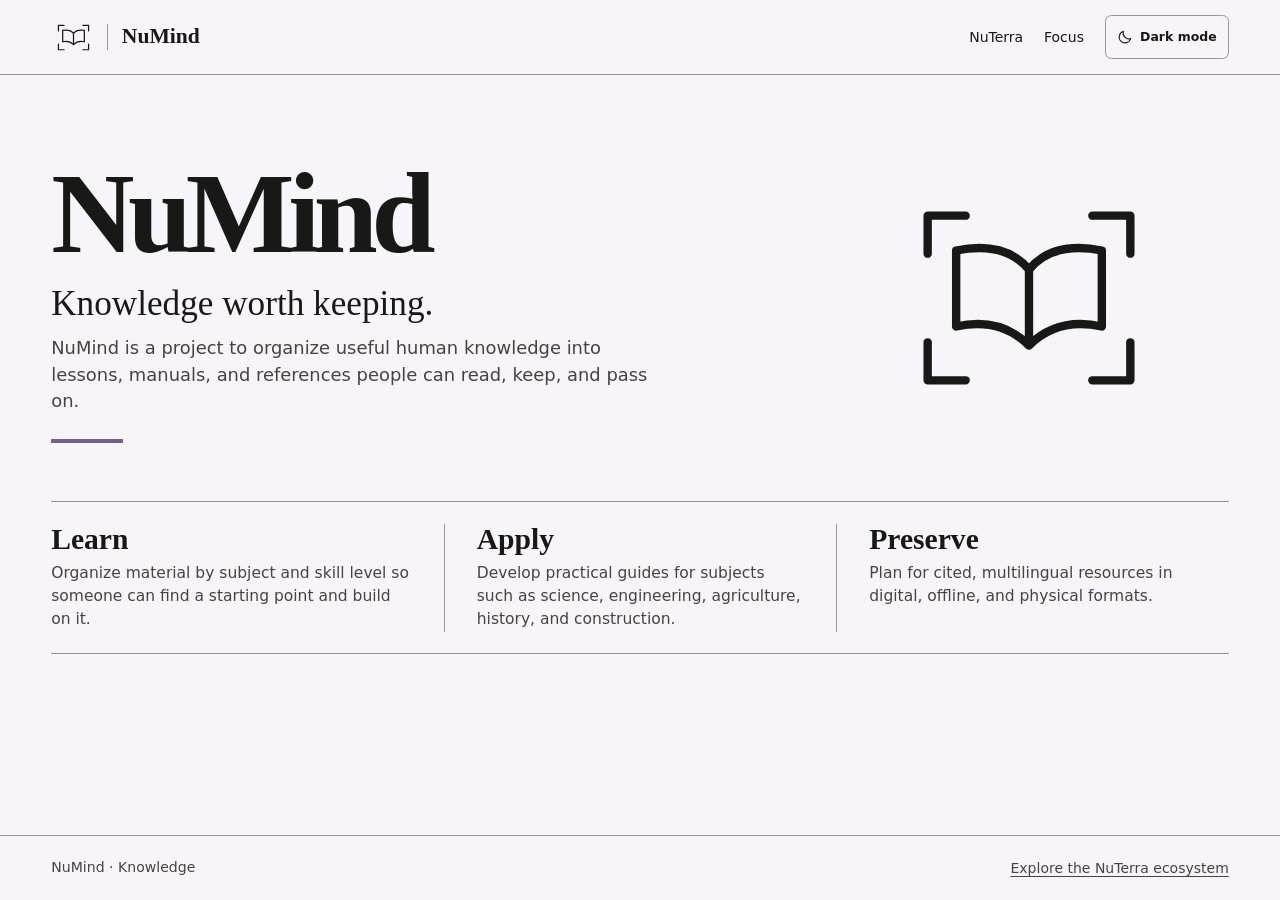
==== index.html @ 322587fe "Launch the Numind project site" ====
<!doctype html>
<html lang="en" class="numind">
<head>
  <meta charset="utf-8">
  <meta name="viewport" content="width=device-width, initial-scale=1">
  <title>NuMind | The NuTerra Project</title>
  <meta name="description" content="NuMind is a project to organize useful human knowledge into lessons, manuals, and references people can read, keep, and pass on.">
  <meta name="theme-color" content="#f7f5f9">
  <link rel="canonical" href="https://deusordo.github.io/Numind/">
  <link rel="icon" type="image/svg+xml" href="./favicon.svg">
  <meta property="og:type" content="website">
  <meta property="og:title" content="NuMind | The NuTerra Project">
  <meta property="og:description" content="NuMind is a project to organize useful human knowledge into lessons, manuals, and references people can read, keep, and pass on.">
  <meta property="og:url" content="https://deusordo.github.io/Numind/">
  <script src="./theme.js"></script>
  <link rel="stylesheet" href="./styles.css">
</head>
<body>
  <a class="skip" href="#content">Skip to content</a>
  <header class="site-header">
    <div class="wrap header-inner">
      <a class="identity" href="./"><span class="mark" aria-hidden="true"></span><span class="identity-name">NuMind</span></a>
      <nav class="header-links" aria-label="Main navigation">
        <a href="../NuTerra/">NuTerra</a>
        <a href="#focus">Focus</a>
        <button class="theme-toggle" data-theme-toggle type="button" hidden>
          <svg class="theme-sun" viewBox="0 0 24 24" aria-hidden="true"><circle cx="12" cy="12" r="4"/><path d="M12 2v2m0 16v2M2 12h2m16 0h2M4.93 4.93l1.41 1.41m11.32 11.32 1.41 1.41m0-14.14-1.41 1.41M6.34 17.66l-1.41 1.41"/></svg>
          <svg class="theme-moon" viewBox="0 0 24 24" aria-hidden="true"><path d="M20.5 14.4A8.7 8.7 0 0 1 9.6 3.5 8.8 8.8 0 1 0 20.5 14.4Z"/></svg>
          <span data-theme-label>Theme</span>
        </button>
      </nav>
    </div>
  </header>
  <main class="wrap" id="content" tabindex="-1">
    <section class="hero" aria-labelledby="title">
      <div class="hero-copy">
        <h1 id="title">NuMind</h1>
        <p class="tagline">Knowledge worth keeping.</p>
        <p class="summary">NuMind is a project to organize useful human knowledge into lessons, manuals, and references people can read, keep, and pass on.</p>
      </div>
      <span class="mark hero-mark" aria-hidden="true"></span>
    </section>
    <ul class="focus" id="focus" aria-label="Areas of focus">
        <li><h2>Learn</h2><p>Organize material by subject and skill level so someone can find a starting point and build on it.</p></li>
        <li><h2>Apply</h2><p>Develop practical guides for subjects such as science, engineering, agriculture, history, and construction.</p></li>
        <li><h2>Preserve</h2><p>Plan for cited, multilingual resources in digital, offline, and physical formats.</p></li>
    </ul>
  </main>
  <footer class="site-footer">
    <div class="wrap footer-inner">
      <p>NuMind · Knowledge</p>
      <a href="../NuTerra/#ecosystem">Explore the NuTerra ecosystem</a>
    </div>
  </footer>
</body>
</html>
---- styles.css ----
*, *::before, *::after { box-sizing: border-box; }
:root {
  color-scheme: light dark;
  --paper: light-dark(var(--day), var(--night));
  --ink: light-dark(#181817, #f4f3f0);
  --muted: light-dark(#444440, #c1c3c4);
  --rule: light-dark(#9b988d, #777a7b);
  --accent: light-dark(var(--accent-day), var(--accent-night));
  --theme-outline: var(--rule);
  --theme-hover: light-dark(#00000009, #ffffff12);
  --serif: Georgia, 'Times New Roman', serif;
  --sans: system-ui, -apple-system, sans-serif;
  --heading: var(--serif);
  --copy: var(--serif);
  background: var(--paper);
  color: var(--ink);
  font: 1rem/1.5 var(--sans);
}
:root[data-theme="light"] { color-scheme: light; }
:root[data-theme="dark"] { color-scheme: dark; }
:root.vatra { --day: #f7f2e9; --night: #191613; --accent-day: #716939; --accent-night: #b6a873; }
:root.numind { --day: #f7f5f9; --night: #19171f; --accent-day: #75608e; --accent-night: #bda9d1; }
:root.vio { --day: #f3f6f7; --night: #121419; --accent-day: #42647b; --accent-night: #a0b9cb; --heading: var(--sans); --copy: var(--sans); }
body { display: flex; flex-direction: column; min-height: 100svh; margin: 0; }
.wrap { width: min(100% - clamp(2rem, 8vw, 8rem), 75rem); margin-inline: auto; }
a { color: inherit; text-underline-offset: .24em; }
a:focus-visible { outline: 2px solid currentColor; outline-offset: 4px; }
.skip { position: absolute; z-index: 1; inset: .5rem auto auto 1rem; padding: .65rem; background: var(--paper); transform: translateY(-160%); }
.skip:focus { transform: none; }
.site-header { border-bottom: 1px solid var(--rule); }
.header-inner, .footer-inner { display: flex; justify-content: space-between; align-items: center; flex-wrap: wrap; gap: .6rem 1.25rem; }
.header-inner { min-height: 4.65rem; padding-block: .4rem; }
.identity { display: inline-flex; align-items: center; gap: .7rem; width: fit-content; font: 650 1.35rem/1.2 var(--heading); text-decoration: none; }
.mark { display: block; flex: none; background: currentColor; mask: url('./mark.svg') center / contain no-repeat; }
.identity .mark { width: 2.8rem; height: 2.8rem; }
.identity-name { border-inline-start: 1px solid var(--rule); padding-inline-start: .85rem; }
.header-links { display: flex; align-items: center; flex-wrap: wrap; gap: .25rem 1.3rem; }
.header-links a, .footer-inner a { display: inline-flex; align-items: center; min-height: 2.75rem; font-size: .875rem; }
.header-links a { text-decoration: none; }
.header-links a:hover { text-decoration: underline; }
main { flex: 1; }
.hero { display: grid; grid-template-columns: minmax(0, 1fr) minmax(12rem, .56fr); align-items: center; gap: clamp(2rem, 5vw, 6rem); padding-block: clamp(2.2rem, 5.5vw, 6rem) clamp(1.9rem, 4vw, 4rem); }
h1, h2 { margin: 0; font-family: var(--heading); line-height: 1.05; }
h1 { font-size: clamp(3.9rem, 9vw, 8rem); font-weight: 600; letter-spacing: -.055em; }
.vio h1 { font-weight: 750; }
.tagline { margin: .55rem 0 .65rem; font: 500 clamp(1.45rem, 3vw, 2.2rem)/1.18 var(--copy); text-wrap: balance; }
.summary { max-width: 38rem; margin: 0; color: var(--muted); font-size: clamp(.98rem, 1.4vw, 1.125rem); }
.hero-copy::after { content: ''; display: block; width: 4.5rem; height: .25rem; margin-top: 1.45rem; background: var(--accent); }
.hero-mark { width: min(100%, 21rem); aspect-ratio: 1; margin-inline: auto; }
.numind .hero-mark { width: min(100%, 19rem); }
.focus { display: grid; grid-template-columns: repeat(3, minmax(0, 1fr)); margin: 0 0 clamp(2rem, 5vw, 4rem); padding: 1.35rem 0; border-block: 1px solid var(--rule); list-style: none; }
.focus li { padding-inline: clamp(.8rem, 2.5vw, 2rem); }
.focus li:first-child { padding-inline-start: 0; }
.focus li + li { border-inline-start: 1px solid var(--rule); }
.focus h2 { font-size: clamp(1.3rem, 2.5vw, 1.85rem); font-weight: 650; }
.focus p { margin: .45rem 0 0; color: var(--muted); font-size: .97rem; }
.site-footer { border-top: 1px solid var(--rule); color: var(--muted); }
.footer-inner { min-height: 4rem; }
.footer-inner p { font-size: .88rem; }
@media (max-width: 620px) {
  .header-inner { gap: 0; }
  .identity { min-height: 2.75rem; }
  .header-links { gap: .2rem 1rem; }
  .header-links a { min-height: 2.4rem; }
  .hero { grid-template-columns: minmax(0, 1fr); gap: .35rem; }
  .hero-mark, .numind .hero-mark { width: min(58%, 12rem); }
  .focus { grid-template-columns: minmax(0, 1fr); padding: 0; }
  .focus li { padding: .95rem 0; }
  .focus li + li { border-inline-start: 0; border-top: 1px solid var(--rule); }
}

.theme-toggle {
  display: inline-flex;
  align-items: center;
  justify-content: center;
  gap: .45rem;
  flex: none;
  min-height: 2.75rem;
  padding: .35rem .7rem;
  border: 1px solid var(--theme-outline);
  border-radius: .4rem;
  color: inherit;
  background: transparent;
  font: 600 .78rem/1.2 system-ui, sans-serif;
  white-space: nowrap;
  cursor: pointer;
}
.theme-toggle[hidden], .theme-sun, :root[data-theme="dark"] .theme-moon { display: none; }
:root[data-theme="dark"] .theme-sun { display: block; }
.theme-toggle svg { width: 1rem; height: 1rem; fill: none; stroke: currentColor; stroke-width: 1.55; stroke-linecap: round; stroke-linejoin: round; }
.theme-toggle:hover { background: var(--theme-hover); }
.theme-toggle:focus-visible { outline: 2px solid currentColor; outline-offset: 3px; }
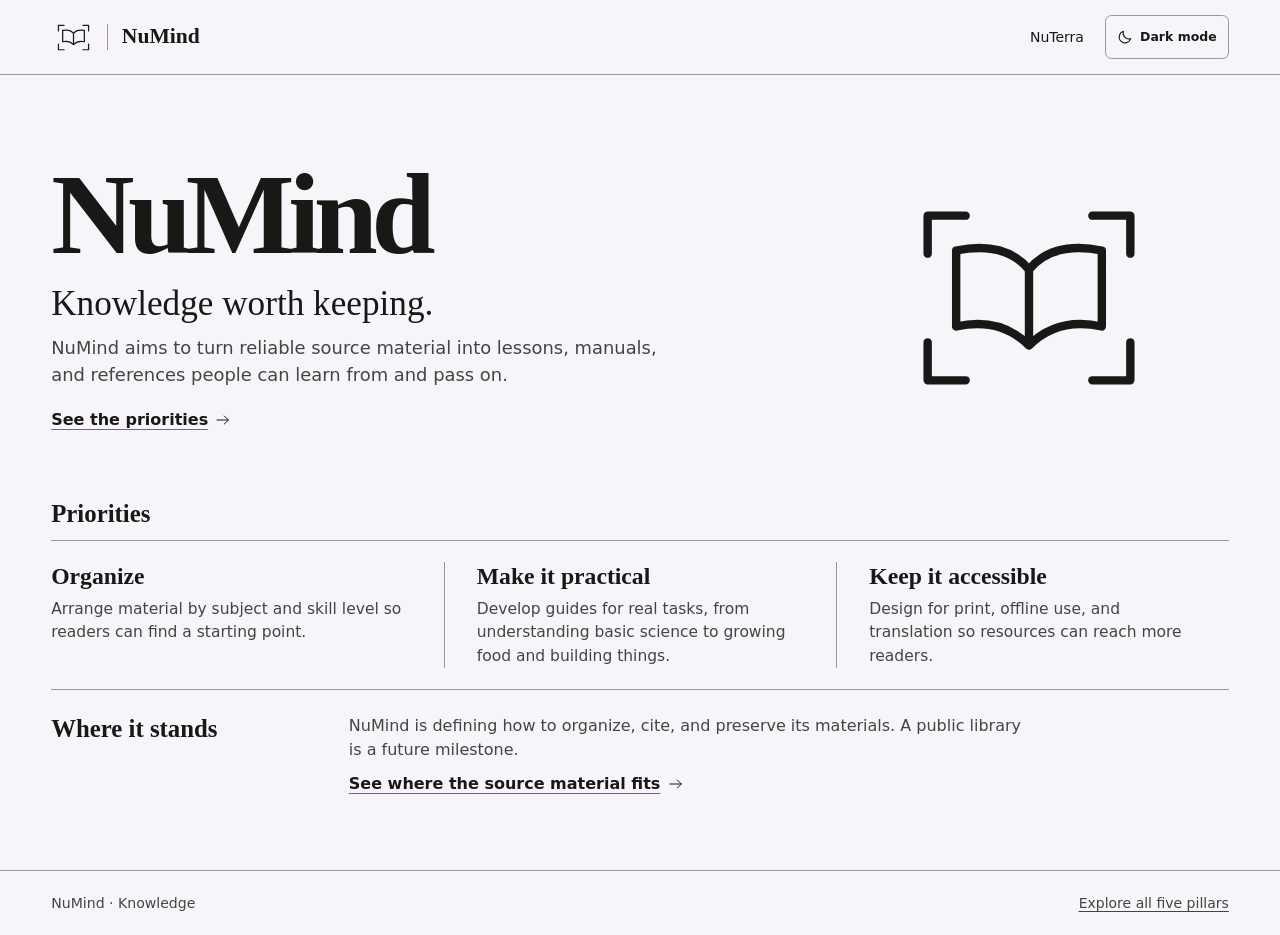
==== commit b80d4365: "Clarify the NuMind priorities and public library plan" ====
--- a/index.html
+++ b/index.html
@@ -4,16 +4,16 @@
   <meta charset="utf-8">
   <meta name="viewport" content="width=device-width, initial-scale=1">
   <title>NuMind | The NuTerra Project</title>
-  <meta name="description" content="NuMind is a project to organize useful human knowledge into lessons, manuals, and references people can read, keep, and pass on.">
+  <meta name="description" content="NuMind aims to turn reliable source material into lessons, manuals, and references people can learn from and pass on.">
   <meta name="theme-color" content="#f7f5f9">
   <link rel="canonical" href="https://deusordo.github.io/Numind/">
   <link rel="icon" type="image/svg+xml" href="./favicon.svg">
   <meta property="og:type" content="website">
   <meta property="og:title" content="NuMind | The NuTerra Project">
-  <meta property="og:description" content="NuMind is a project to organize useful human knowledge into lessons, manuals, and references people can read, keep, and pass on.">
+  <meta property="og:description" content="NuMind aims to turn reliable source material into lessons, manuals, and references people can learn from and pass on.">
   <meta property="og:url" content="https://deusordo.github.io/Numind/">
   <script src="./theme.js"></script>
-  <link rel="stylesheet" href="./styles.css">
+  <link rel="stylesheet" href="./styles.css?v=20261123editorial">
 </head>
 <body>
   <a class="skip" href="#content">Skip to content</a>
@@ -22,7 +22,6 @@
       <a class="identity" href="./"><span class="mark" aria-hidden="true"></span><span class="identity-name">NuMind</span></a>
       <nav class="header-links" aria-label="Main navigation">
         <a href="../NuTerra/">NuTerra</a>
-        <a href="#focus">Focus</a>
         <button class="theme-toggle" data-theme-toggle type="button" hidden>
           <svg class="theme-sun" viewBox="0 0 24 24" aria-hidden="true"><circle cx="12" cy="12" r="4"/><path d="M12 2v2m0 16v2M2 12h2m16 0h2M4.93 4.93l1.41 1.41m11.32 11.32 1.41 1.41m0-14.14-1.41 1.41M6.34 17.66l-1.41 1.41"/></svg>
           <svg class="theme-moon" viewBox="0 0 24 24" aria-hidden="true"><path d="M20.5 14.4A8.7 8.7 0 0 1 9.6 3.5 8.8 8.8 0 1 0 20.5 14.4Z"/></svg>
@@ -36,20 +35,31 @@
       <div class="hero-copy">
         <h1 id="title">NuMind</h1>
         <p class="tagline">Knowledge worth keeping.</p>
-        <p class="summary">NuMind is a project to organize useful human knowledge into lessons, manuals, and references people can read, keep, and pass on.</p>
+        <p class="summary">NuMind aims to turn reliable source material into lessons, manuals, and references people can learn from and pass on.</p>
+        <a class="work-link" href="#focus">See the priorities <svg viewBox="0 0 24 24" aria-hidden="true"><path d="M3 12h17m-6-6 6 6-6 6"/></svg></a>
       </div>
       <span class="mark hero-mark" aria-hidden="true"></span>
     </section>
-    <ul class="focus" id="focus" aria-label="Areas of focus">
-        <li><h2>Learn</h2><p>Organize material by subject and skill level so someone can find a starting point and build on it.</p></li>
-        <li><h2>Apply</h2><p>Develop practical guides for subjects such as science, engineering, agriculture, history, and construction.</p></li>
-        <li><h2>Preserve</h2><p>Plan for cited, multilingual resources in digital, offline, and physical formats.</p></li>
-    </ul>
+    <section id="focus" aria-labelledby="focus-heading">
+      <h2 class="section-title" id="focus-heading">Priorities</h2>
+      <ul class="focus">
+      <li><h3>Organize</h3><p>Arrange material by subject and skill level so readers can find a starting point.</p></li>
+      <li><h3>Make it practical</h3><p>Develop guides for real tasks, from understanding basic science to growing food and building things.</p></li>
+      <li><h3>Keep it accessible</h3><p>Design for print, offline use, and translation so resources can reach more readers.</p></li>
+      </ul>
+    </section>
+    <section class="project-status" aria-labelledby="status-heading">
+      <h2 class="section-title" id="status-heading">Where it stands</h2>
+      <div>
+        <p>NuMind is defining how to organize, cite, and preserve its materials. A public library is a future milestone.</p>
+        <a class="work-link" href="../NuTerra/ecosystem.html#source">See where the source material fits <svg viewBox="0 0 24 24" aria-hidden="true"><path d="M3 12h17m-6-6 6 6-6 6"/></svg></a>
+      </div>
+    </section>
   </main>
   <footer class="site-footer">
     <div class="wrap footer-inner">
       <p>NuMind · Knowledge</p>
-      <a href="../NuTerra/#ecosystem">Explore the NuTerra ecosystem</a>
+      <a href="../NuTerra/#ecosystem">Explore all five pillars</a>
     </div>
   </footer>
 </body>
--- a/styles.css
+++ b/styles.css
@@ -45,14 +45,12 @@
 .vio h1 { font-weight: 750; }
 .tagline { margin: .55rem 0 .65rem; font: 500 clamp(1.45rem, 3vw, 2.2rem)/1.18 var(--copy); text-wrap: balance; }
 .summary { max-width: 38rem; margin: 0; color: var(--muted); font-size: clamp(.98rem, 1.4vw, 1.125rem); }
-.hero-copy::after { content: ''; display: block; width: 4.5rem; height: .25rem; margin-top: 1.45rem; background: var(--accent); }
 .hero-mark { width: min(100%, 21rem); aspect-ratio: 1; margin-inline: auto; }
 .numind .hero-mark { width: min(100%, 19rem); }
 .focus { display: grid; grid-template-columns: repeat(3, minmax(0, 1fr)); margin: 0 0 clamp(2rem, 5vw, 4rem); padding: 1.35rem 0; border-block: 1px solid var(--rule); list-style: none; }
 .focus li { padding-inline: clamp(.8rem, 2.5vw, 2rem); }
 .focus li:first-child { padding-inline-start: 0; }
 .focus li + li { border-inline-start: 1px solid var(--rule); }
-.focus h2 { font-size: clamp(1.3rem, 2.5vw, 1.85rem); font-weight: 650; }
 .focus p { margin: .45rem 0 0; color: var(--muted); font-size: .97rem; }
 .site-footer { border-top: 1px solid var(--rule); color: var(--muted); }
 .footer-inner { min-height: 4rem; }
@@ -90,3 +88,22 @@
 .theme-toggle svg { width: 1rem; height: 1rem; fill: none; stroke: currentColor; stroke-width: 1.55; stroke-linecap: round; stroke-linejoin: round; }
 .theme-toggle:hover { background: var(--theme-hover); }
 .theme-toggle:focus-visible { outline: 2px solid currentColor; outline-offset: 3px; }
+
+.work-link { display: inline-flex; align-items: center; gap: .45rem; min-height: 2.75rem; font-weight: 650; width: fit-content; text-decoration-color: var(--accent); }
+.work-link svg { width: 1rem; height: 1rem; flex: none; fill: none; stroke: currentColor; stroke-width: 1.5; stroke-linecap: round; stroke-linejoin: round; }
+.work-link:hover { text-decoration-color: currentColor; }
+.hero .work-link { margin-block-start: .55rem; }
+.section-title { margin-block-end: .8rem; font-size: clamp(1.25rem, 2.3vw, 1.55rem); font-weight: 650; }
+.focus { margin-block-end: 0; }
+.focus h3 { margin: 0; font: 650 clamp(1.15rem, 2vw, 1.48rem)/1.2 var(--heading); }
+.project-status { display: grid; grid-template-columns: minmax(0, .32fr) minmax(0, 1fr); gap: 1rem; margin-block: 1.5rem clamp(2rem, 5vw, 4rem); }
+.project-status p { max-width: 43rem; margin: 0; color: var(--muted); }
+.project-status .section-title { margin: .12rem 0 0; }
+@media (max-width: 620px) {
+  .header-inner { gap: .25rem .65rem; }
+  .header-links { gap: .2rem .65rem; }
+  .hero { position: relative; padding-block: 1.8rem 1.65rem; }
+  .hero h1 { padding-inline-end: 4.5rem; font-size: clamp(3rem, 12.2vw, 4.35rem); }
+  .hero-mark, .numind .hero-mark { position: absolute; inset: 1.45rem 0 auto auto; width: clamp(3.8rem, 16vw, 5rem); }
+  .project-status { grid-template-columns: minmax(0, 1fr); gap: .45rem; }
+}
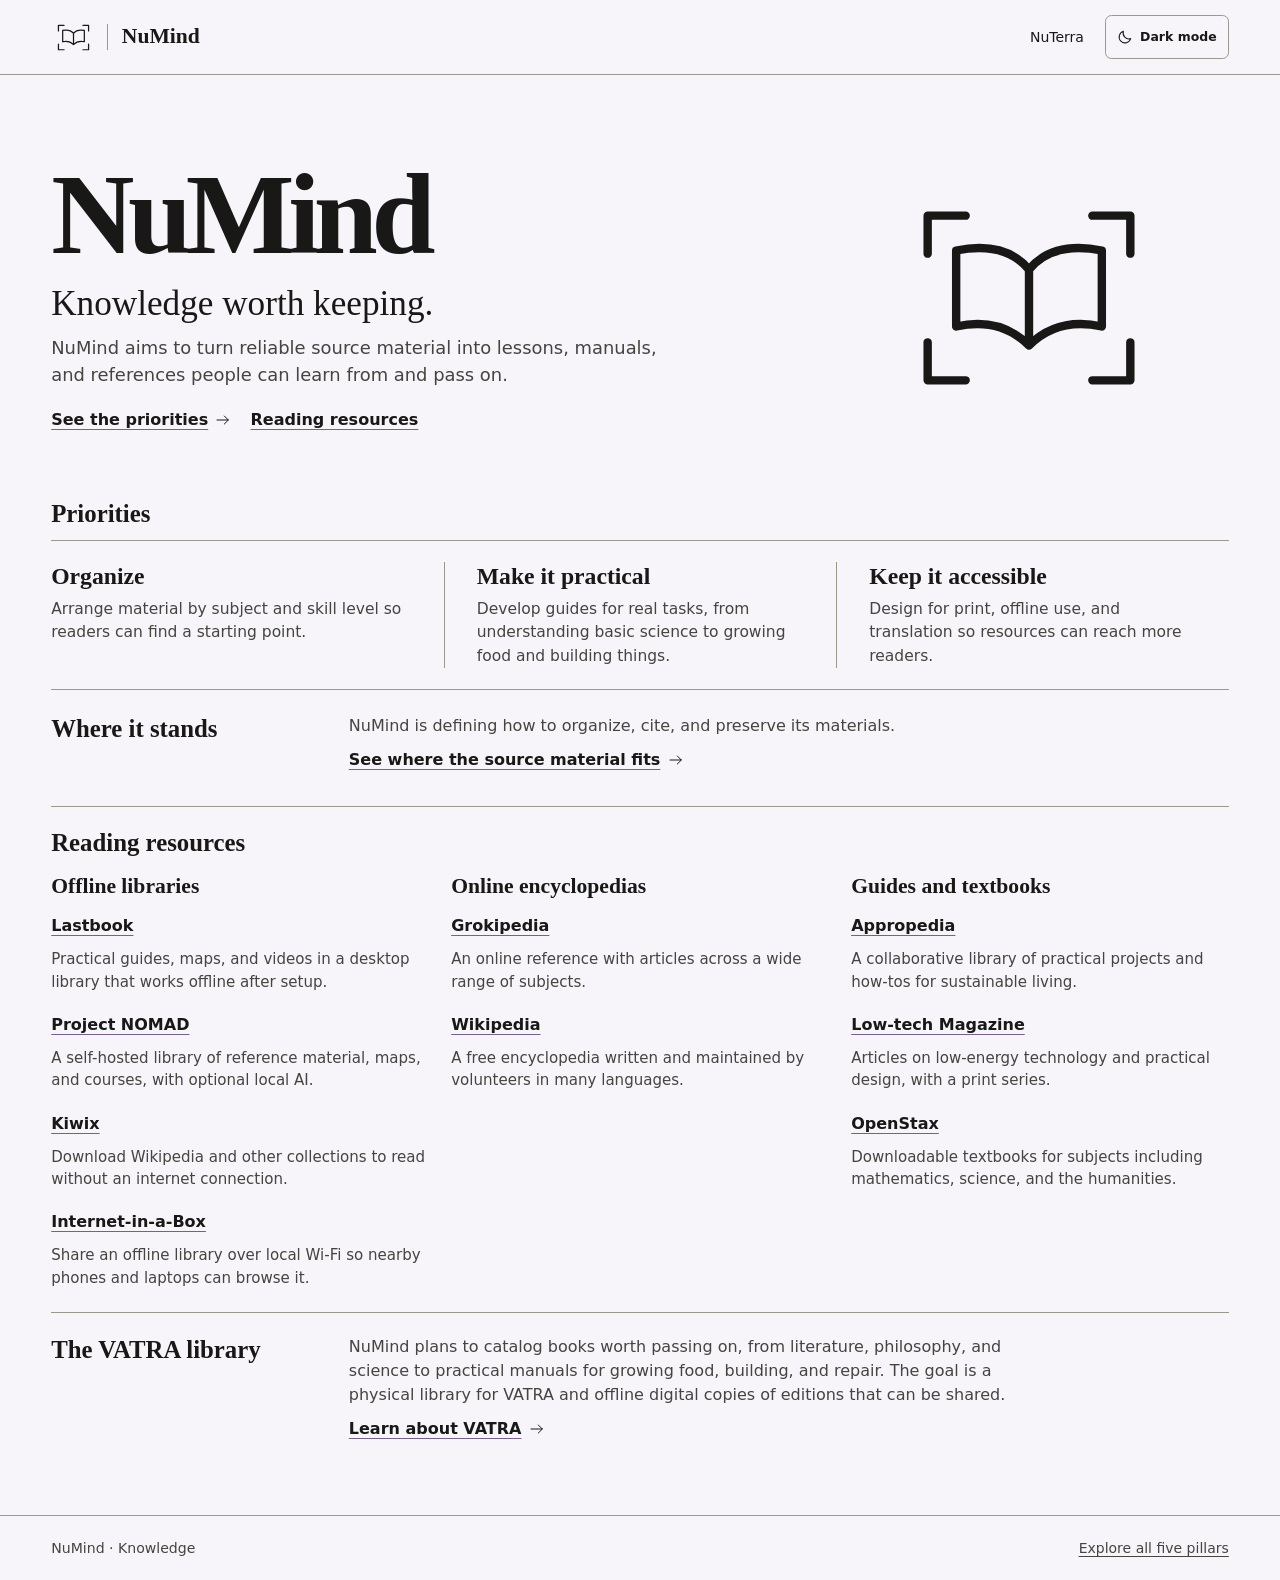
==== commit 057ebf8d: "Add reading resources and the VATRA library plan" ====
--- a/index.html
+++ b/index.html
@@ -13,7 +13,7 @@
   <meta property="og:description" content="NuMind aims to turn reliable source material into lessons, manuals, and references people can learn from and pass on.">
   <meta property="og:url" content="https://deusordo.github.io/Numind/">
   <script src="./theme.js"></script>
-  <link rel="stylesheet" href="./styles.css?v=20261123editorial">
+  <link rel="stylesheet" href="./styles.css?v=20261123resources">
 </head>
 <body>
   <a class="skip" href="#content">Skip to content</a>
@@ -36,7 +36,10 @@
         <h1 id="title">NuMind</h1>
         <p class="tagline">Knowledge worth keeping.</p>
         <p class="summary">NuMind aims to turn reliable source material into lessons, manuals, and references people can learn from and pass on.</p>
-        <a class="work-link" href="#focus">See the priorities <svg viewBox="0 0 24 24" aria-hidden="true"><path d="M3 12h17m-6-6 6 6-6 6"/></svg></a>
+        <div class="hero-links">
+          <a class="work-link" href="#focus">See the priorities <svg viewBox="0 0 24 24" aria-hidden="true"><path d="M3 12h17m-6-6 6 6-6 6"/></svg></a>
+          <a class="work-link" href="#resources">Reading resources</a>
+        </div>
       </div>
       <span class="mark hero-mark" aria-hidden="true"></span>
     </section>
@@ -51,8 +54,44 @@
     <section class="project-status" aria-labelledby="status-heading">
       <h2 class="section-title" id="status-heading">Where it stands</h2>
       <div>
-        <p>NuMind is defining how to organize, cite, and preserve its materials. A public library is a future milestone.</p>
+        <p>NuMind is defining how to organize, cite, and preserve its materials.</p>
         <a class="work-link" href="../NuTerra/ecosystem.html#source">See where the source material fits <svg viewBox="0 0 24 24" aria-hidden="true"><path d="M3 12h17m-6-6 6 6-6 6"/></svg></a>
+      </div>
+    </section>
+    <section class="reading-resources" id="resources" aria-labelledby="resources-heading">
+      <h2 class="section-title" id="resources-heading">Reading resources</h2>
+      <div class="resource-groups">
+        <div class="resource-group">
+          <h3>Offline libraries</h3>
+          <ul>
+            <li><a class="work-link" href="https://lastbook.org/">Lastbook</a><p>Practical guides, maps, and videos in a desktop library that works offline after setup.</p></li>
+            <li><a class="work-link" href="https://www.projectnomad.us/">Project NOMAD</a><p>A self-hosted library of reference material, maps, and courses, with optional local AI.</p></li>
+            <li><a class="work-link" href="https://get.kiwix.org/en/solutions/catalog/">Kiwix</a><p>Download Wikipedia and other collections to read without an internet connection.</p></li>
+            <li><a class="work-link" href="https://internet-in-a-box.org/">Internet-in-a-Box</a><p>Share an offline library over local Wi‑Fi so nearby phones and laptops can browse it.</p></li>
+          </ul>
+        </div>
+        <div class="resource-group">
+          <h3>Online encyclopedias</h3>
+          <ul>
+            <li><a class="work-link" href="https://grokipedia.com/">Grokipedia</a><p>An online reference with articles across a wide range of subjects.</p></li>
+            <li><a class="work-link" href="https://www.wikipedia.org/">Wikipedia</a><p>A free encyclopedia written and maintained by volunteers in many languages.</p></li>
+          </ul>
+        </div>
+        <div class="resource-group">
+          <h3>Guides and textbooks</h3>
+          <ul>
+            <li><a class="work-link" href="https://www.appropedia.org/">Appropedia</a><p>A collaborative library of practical projects and how-tos for sustainable living.</p></li>
+            <li><a class="work-link" href="https://solar.lowtechmagazine.com/">Low-tech Magazine</a><p>Articles on low-energy technology and practical design, with a print series.</p></li>
+            <li><a class="work-link" href="https://openstax.org/subjects">OpenStax</a><p>Downloadable textbooks for subjects including mathematics, science, and the humanities.</p></li>
+          </ul>
+        </div>
+      </div>
+    </section>
+    <section class="project-status library-plan" id="library" aria-labelledby="library-heading">
+      <h2 class="section-title" id="library-heading">The VATRA library</h2>
+      <div>
+        <p>NuMind plans to catalog books worth passing on, from literature, philosophy, and science to practical manuals for growing food, building, and repair. The goal is a physical library for VATRA and offline digital copies of editions that can be shared.</p>
+        <a class="work-link" href="../Vatra/">Learn about VATRA <svg viewBox="0 0 24 24" aria-hidden="true"><path d="M3 12h17m-6-6 6 6-6 6"/></svg></a>
       </div>
     </section>
   </main>
--- a/styles.css
+++ b/styles.css
@@ -92,13 +92,19 @@
 .work-link { display: inline-flex; align-items: center; gap: .45rem; min-height: 2.75rem; font-weight: 650; width: fit-content; text-decoration-color: var(--accent); }
 .work-link svg { width: 1rem; height: 1rem; flex: none; fill: none; stroke: currentColor; stroke-width: 1.5; stroke-linecap: round; stroke-linejoin: round; }
 .work-link:hover { text-decoration-color: currentColor; }
-.hero .work-link { margin-block-start: .55rem; }
+.hero-links { display: flex; flex-wrap: wrap; gap: 0 1.2rem; margin-block-start: .55rem; }
 .section-title { margin-block-end: .8rem; font-size: clamp(1.25rem, 2.3vw, 1.55rem); font-weight: 650; }
 .focus { margin-block-end: 0; }
 .focus h3 { margin: 0; font: 650 clamp(1.15rem, 2vw, 1.48rem)/1.2 var(--heading); }
-.project-status { display: grid; grid-template-columns: minmax(0, .32fr) minmax(0, 1fr); gap: 1rem; margin-block: 1.5rem clamp(2rem, 5vw, 4rem); }
+.project-status { display: grid; grid-template-columns: minmax(0, .32fr) minmax(0, 1fr); gap: 1rem; margin-block: 1.5rem; }
 .project-status p { max-width: 43rem; margin: 0; color: var(--muted); }
 .project-status .section-title { margin: .12rem 0 0; }
+.reading-resources { border-block-start: 1px solid var(--rule); padding-block: 1.4rem; }
+.resource-groups { display: grid; grid-template-columns: repeat(3, minmax(0, 1fr)); gap: 1.4rem; }
+.resource-group h3 { margin: .35rem 0 .25rem; font: 650 clamp(1.1rem, 2vw, 1.35rem)/1.2 var(--heading); }
+.resource-group ul { display: grid; gap: .6rem; padding: 0; margin: 0; list-style: none; }
+.resource-group p { max-width: 31rem; margin: 0; color: var(--muted); font-size: .94rem; }
+.library-plan { border-block-start: 1px solid var(--rule); padding-block-start: 1.4rem; margin-block: 0 clamp(2rem, 5vw, 4rem); }
 @media (max-width: 620px) {
   .header-inner { gap: .25rem .65rem; }
   .header-links { gap: .2rem .65rem; }
@@ -106,4 +112,6 @@
   .hero h1 { padding-inline-end: 4.5rem; font-size: clamp(3rem, 12.2vw, 4.35rem); }
   .hero-mark, .numind .hero-mark { position: absolute; inset: 1.45rem 0 auto auto; width: clamp(3.8rem, 16vw, 5rem); }
   .project-status { grid-template-columns: minmax(0, 1fr); gap: .45rem; }
+  .resource-groups { grid-template-columns: minmax(0, 1fr); }
+  .resource-group + .resource-group { border-block-start: 1px solid var(--rule); padding-block-start: 1rem; }
 }
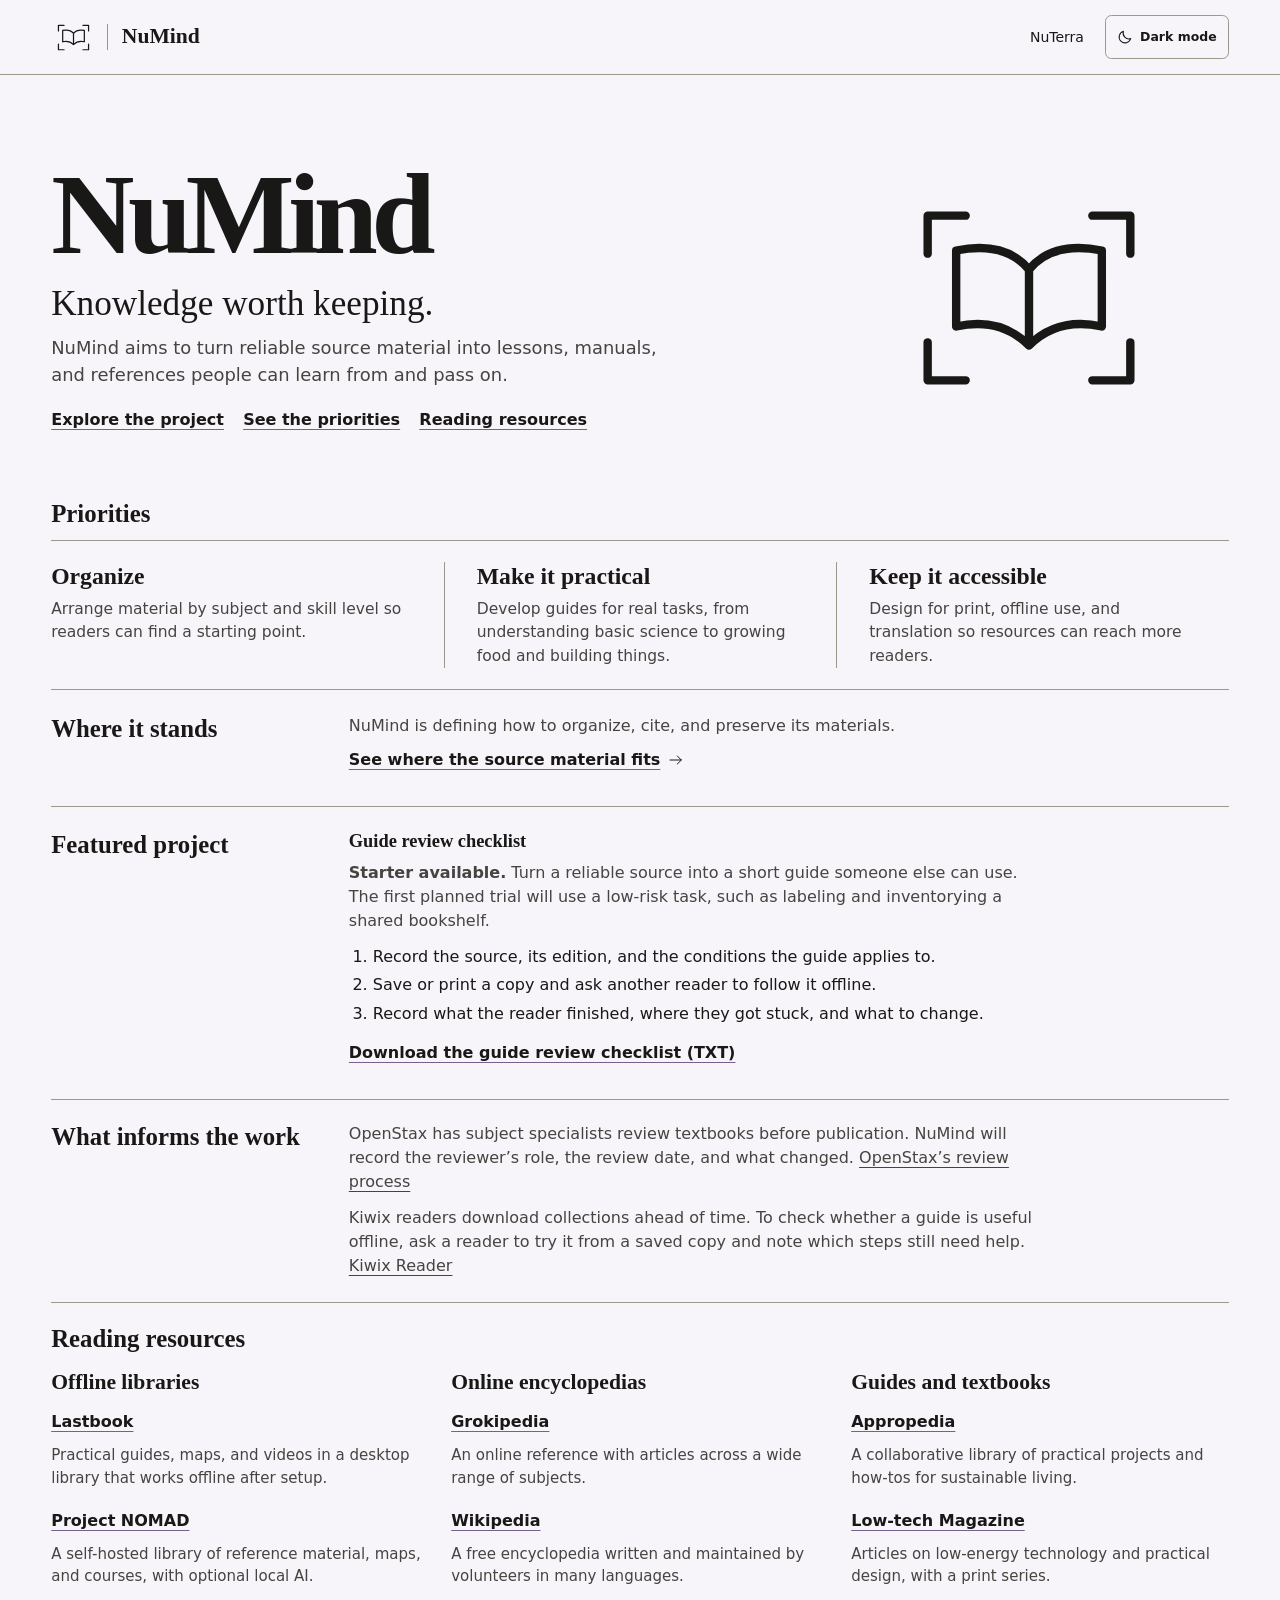
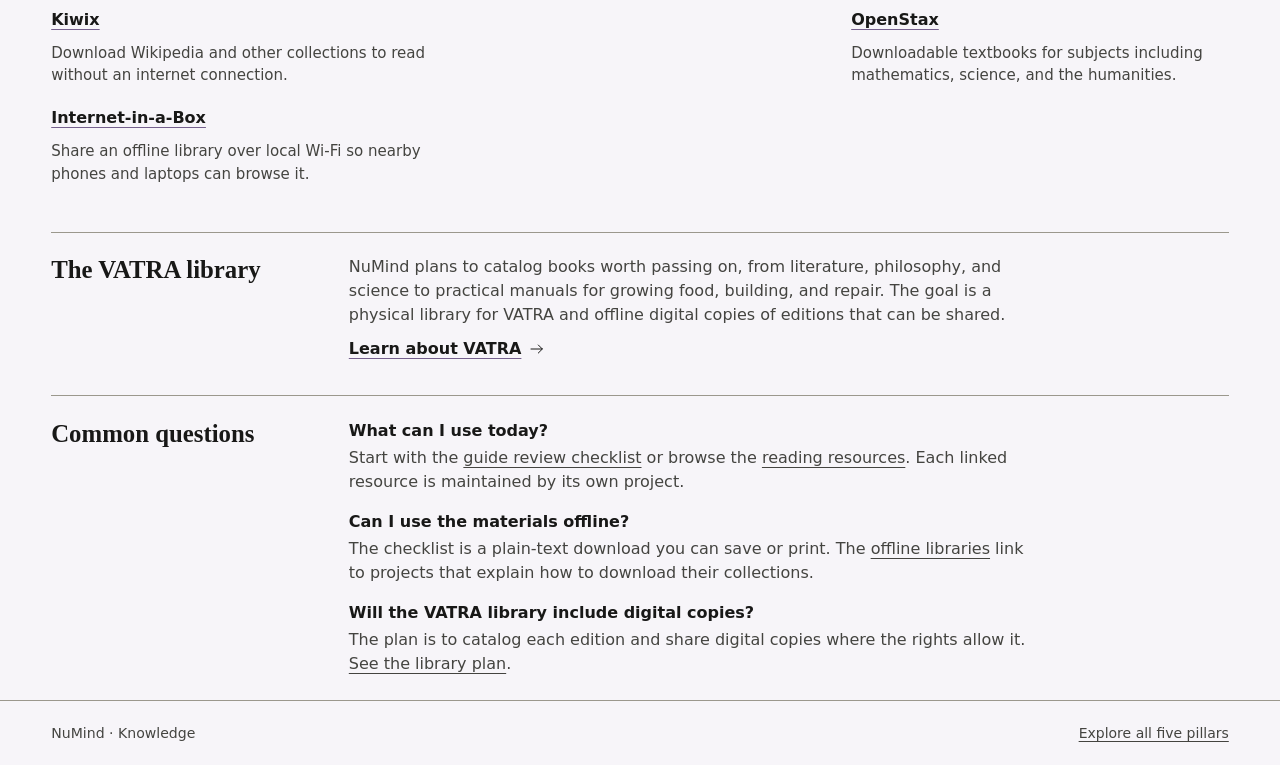
==== commit 7e23d377: "Add an offline guide checklist and library questions" ====
--- a/index.html
+++ b/index.html
@@ -13,7 +13,7 @@
   <meta property="og:description" content="NuMind aims to turn reliable source material into lessons, manuals, and references people can learn from and pass on.">
   <meta property="og:url" content="https://deusordo.github.io/Numind/">
   <script src="./theme.js"></script>
-  <link rel="stylesheet" href="./styles.css?v=20261123resources">
+  <link rel="stylesheet" href="./styles.css?v=guide-review">
 </head>
 <body>
   <a class="skip" href="#content">Skip to content</a>
@@ -37,7 +37,8 @@
         <p class="tagline">Knowledge worth keeping.</p>
         <p class="summary">NuMind aims to turn reliable source material into lessons, manuals, and references people can learn from and pass on.</p>
         <div class="hero-links">
-          <a class="work-link" href="#focus">See the priorities <svg viewBox="0 0 24 24" aria-hidden="true"><path d="M3 12h17m-6-6 6 6-6 6"/></svg></a>
+          <a class="work-link" href="#project">Explore the project</a>
+          <a class="work-link" href="#focus">See the priorities</a>
           <a class="work-link" href="#resources">Reading resources</a>
         </div>
       </div>
@@ -56,6 +57,26 @@
       <div>
         <p>NuMind is defining how to organize, cite, and preserve its materials.</p>
         <a class="work-link" href="../NuTerra/ecosystem.html#source">See where the source material fits <svg viewBox="0 0 24 24" aria-hidden="true"><path d="M3 12h17m-6-6 6 6-6 6"/></svg></a>
+      </div>
+    </section>
+    <section class="project-status content-section" id="project" aria-labelledby="project-heading">
+      <h2 class="section-title" id="project-heading">Featured project</h2>
+      <div>
+        <h3>Guide review checklist</h3>
+        <p><strong>Starter available.</strong> Turn a reliable source into a short guide someone else can use. The first planned trial will use a low-risk task, such as labeling and inventorying a shared bookshelf.</p>
+        <ol class="project-steps">
+          <li>Record the source, its edition, and the conditions the guide applies to.</li>
+          <li>Save or print a copy and ask another reader to follow it offline.</li>
+          <li>Record what the reader finished, where they got stuck, and what to change.</li>
+        </ol>
+        <a class="work-link" href="./guide-review-checklist.txt" download>Download the guide review checklist (TXT)</a>
+      </div>
+    </section>
+    <section class="project-status content-section" aria-labelledby="research-heading">
+      <h2 class="section-title" id="research-heading">What informs the work</h2>
+      <div>
+        <p>OpenStax has subject specialists review textbooks before publication. NuMind will record the reviewer’s role, the review date, and what changed. <a href="https://help.openstax.org/s/article/How-do-you-develop-textbooks">OpenStax’s review process</a></p>
+        <p>Kiwix readers download collections ahead of time. To check whether a guide is useful offline, ask a reader to try it from a saved copy and note which steps still need help. <a href="https://get.kiwix.org/en/solutions/applications/kiwix-reader/">Kiwix Reader</a></p>
       </div>
     </section>
     <section class="reading-resources" id="resources" aria-labelledby="resources-heading">
@@ -94,6 +115,17 @@
         <a class="work-link" href="../Vatra/">Learn about VATRA <svg viewBox="0 0 24 24" aria-hidden="true"><path d="M3 12h17m-6-6 6 6-6 6"/></svg></a>
       </div>
     </section>
+    <section class="project-status content-section" id="questions" aria-labelledby="questions-heading">
+      <h2 class="section-title" id="questions-heading">Common questions</h2>
+      <dl class="questions">
+        <dt>What can I use today?</dt>
+        <dd>Start with the <a href="#project">guide review checklist</a> or browse the <a href="#resources">reading resources</a>. Each linked resource is maintained by its own project.</dd>
+        <dt>Can I use the materials offline?</dt>
+        <dd>The checklist is a plain-text download you can save or print. The <a href="#resources">offline libraries</a> link to projects that explain how to download their collections.</dd>
+        <dt>Will the VATRA library include digital copies?</dt>
+        <dd>The plan is to catalog each edition and share digital copies where the rights allow it. <a href="#library">See the library plan</a>.</dd>
+      </dl>
+    </section>
   </main>
   <footer class="site-footer">
     <div class="wrap footer-inner">
--- a/styles.css
+++ b/styles.css
@@ -104,7 +104,16 @@
 .resource-group h3 { margin: .35rem 0 .25rem; font: 650 clamp(1.1rem, 2vw, 1.35rem)/1.2 var(--heading); }
 .resource-group ul { display: grid; gap: .6rem; padding: 0; margin: 0; list-style: none; }
 .resource-group p { max-width: 31rem; margin: 0; color: var(--muted); font-size: .94rem; }
-.library-plan { border-block-start: 1px solid var(--rule); padding-block-start: 1.4rem; margin-block: 0 clamp(2rem, 5vw, 4rem); }
+.library-plan { border-block-start: 1px solid var(--rule); padding-block-start: 1.4rem; }
+.content-section { border-block-start: 1px solid var(--rule); padding-block-start: 1.4rem; }
+.content-section h3 { margin: 0 0 .55rem; font: 650 1.15rem/1.2 var(--heading); }
+.content-section p + p { margin-top: .75rem; }
+.project-steps { max-width: 42rem; margin: .75rem 0 .3rem; padding-inline-start: 1.5rem; }
+.project-steps li + li { margin-top: .3rem; }
+.questions { max-width: 43rem; margin: 0; }
+.questions dt { font-weight: 650; }
+.questions dt:not(:first-child) { margin-top: 1rem; }
+.questions dd { margin: .2rem 0 0; color: var(--muted); }
 @media (max-width: 620px) {
   .header-inner { gap: .25rem .65rem; }
   .header-links { gap: .2rem .65rem; }
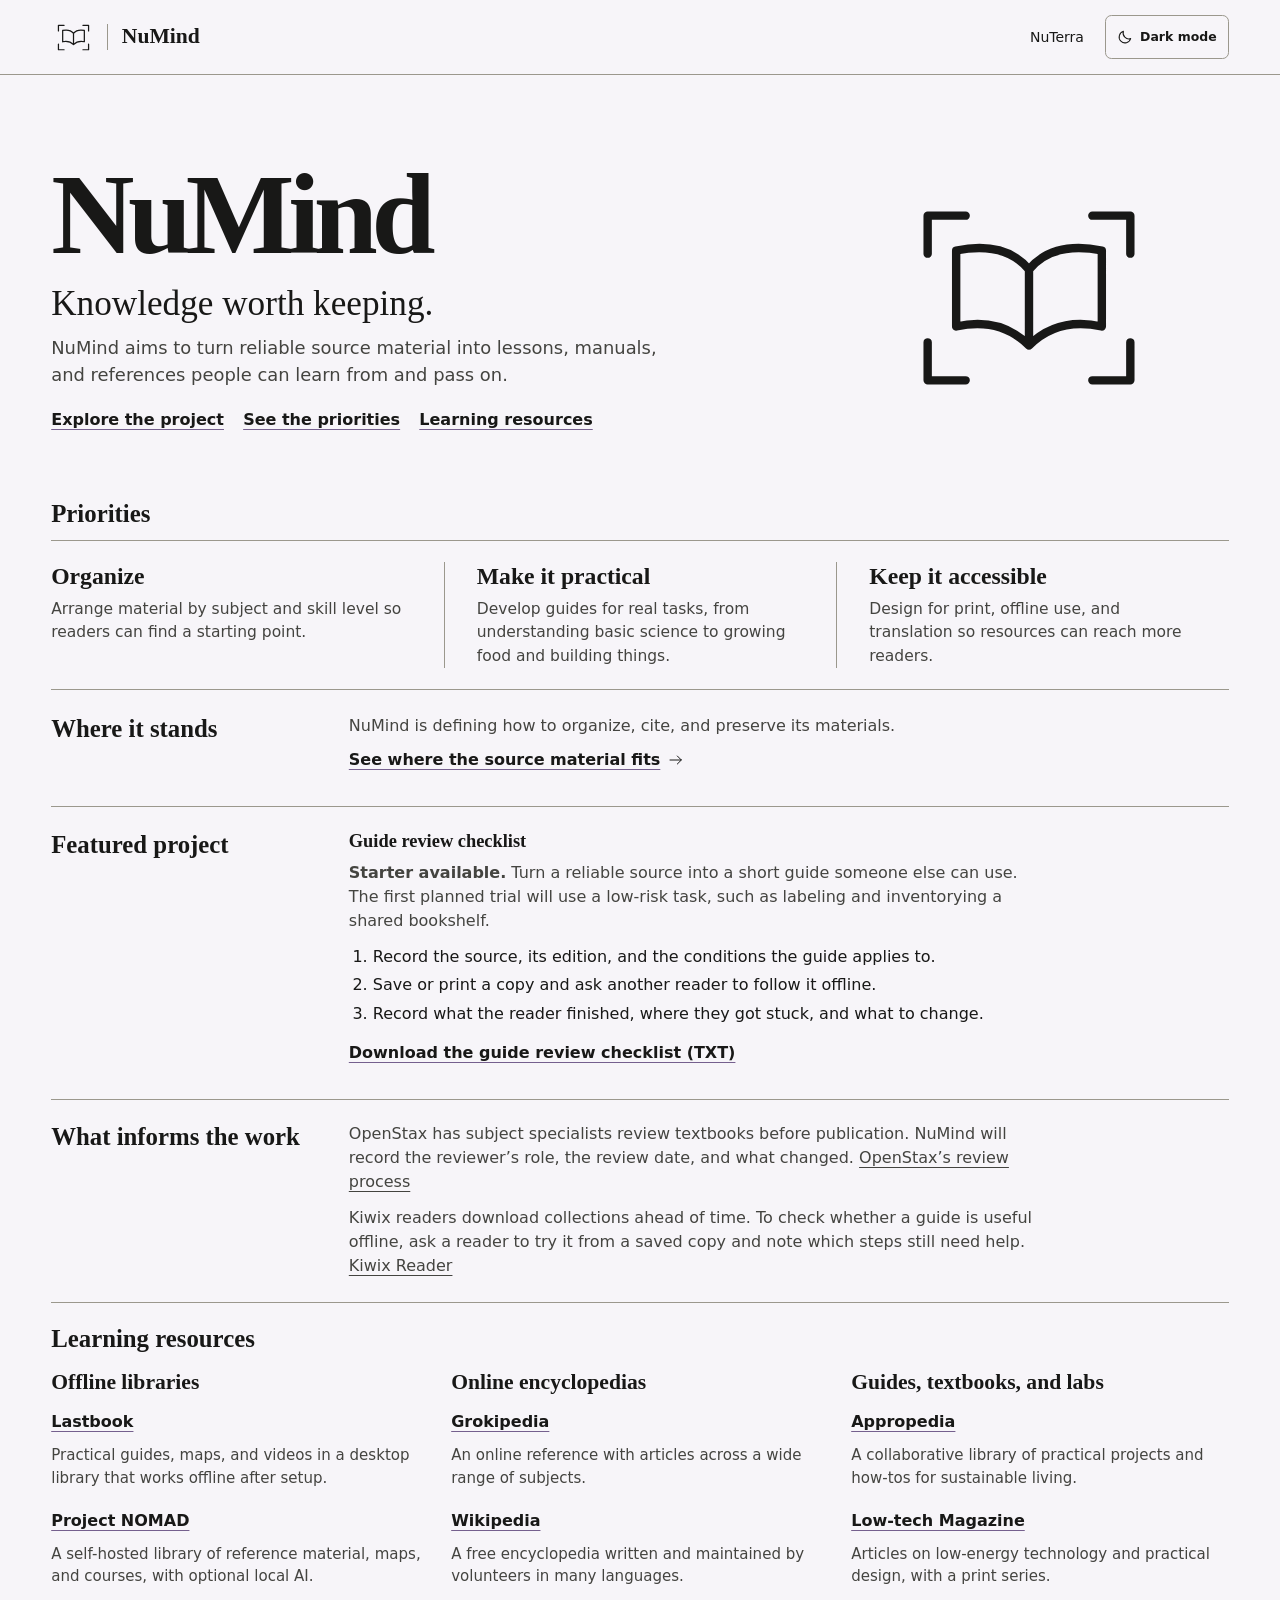
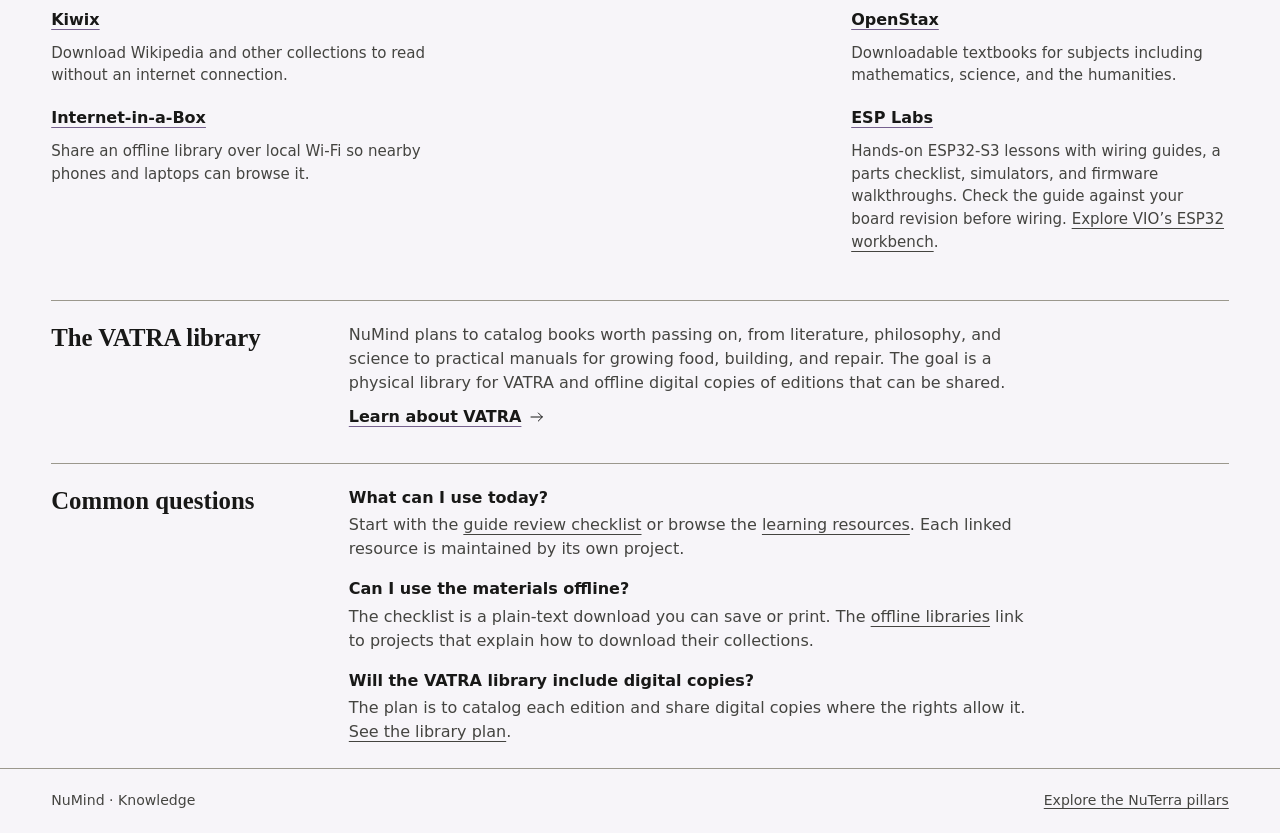
==== commit 82c08602: "Add ESP Labs to NuMind learning resources" ====
--- a/index.html
+++ b/index.html
@@ -39,7 +39,7 @@
         <div class="hero-links">
           <a class="work-link" href="#project">Explore the project</a>
           <a class="work-link" href="#focus">See the priorities</a>
-          <a class="work-link" href="#resources">Reading resources</a>
+          <a class="work-link" href="#resources">Learning resources</a>
         </div>
       </div>
       <span class="mark hero-mark" aria-hidden="true"></span>
@@ -80,7 +80,7 @@
       </div>
     </section>
     <section class="reading-resources" id="resources" aria-labelledby="resources-heading">
-      <h2 class="section-title" id="resources-heading">Reading resources</h2>
+      <h2 class="section-title" id="resources-heading">Learning resources</h2>
       <div class="resource-groups">
         <div class="resource-group">
           <h3>Offline libraries</h3>
@@ -99,11 +99,12 @@
           </ul>
         </div>
         <div class="resource-group">
-          <h3>Guides and textbooks</h3>
+          <h3>Guides, textbooks, and labs</h3>
           <ul>
             <li><a class="work-link" href="https://www.appropedia.org/">Appropedia</a><p>A collaborative library of practical projects and how-tos for sustainable living.</p></li>
             <li><a class="work-link" href="https://solar.lowtechmagazine.com/">Low-tech Magazine</a><p>Articles on low-energy technology and practical design, with a print series.</p></li>
             <li><a class="work-link" href="https://openstax.org/subjects">OpenStax</a><p>Downloadable textbooks for subjects including mathematics, science, and the humanities.</p></li>
+            <li id="esp-labs"><a class="work-link" href="https://ionloft.com/esp-labs/#/?lang=en">ESP Labs</a><p>Hands-on ESP32-S3 lessons with wiring guides, a parts checklist, simulators, and firmware walkthroughs. Check the guide against your board revision before wiring. <a href="../VIO/esp32.html">Explore VIO’s ESP32 workbench</a>.</p></li>
           </ul>
         </div>
       </div>
@@ -119,7 +120,7 @@
       <h2 class="section-title" id="questions-heading">Common questions</h2>
       <dl class="questions">
         <dt>What can I use today?</dt>
-        <dd>Start with the <a href="#project">guide review checklist</a> or browse the <a href="#resources">reading resources</a>. Each linked resource is maintained by its own project.</dd>
+        <dd>Start with the <a href="#project">guide review checklist</a> or browse the <a href="#resources">learning resources</a>. Each linked resource is maintained by its own project.</dd>
         <dt>Can I use the materials offline?</dt>
         <dd>The checklist is a plain-text download you can save or print. The <a href="#resources">offline libraries</a> link to projects that explain how to download their collections.</dd>
         <dt>Will the VATRA library include digital copies?</dt>
@@ -130,7 +131,7 @@
   <footer class="site-footer">
     <div class="wrap footer-inner">
       <p>NuMind · Knowledge</p>
-      <a href="../NuTerra/#ecosystem">Explore all five pillars</a>
+      <a href="../NuTerra/#ecosystem">Explore the NuTerra pillars</a>
     </div>
   </footer>
 </body>
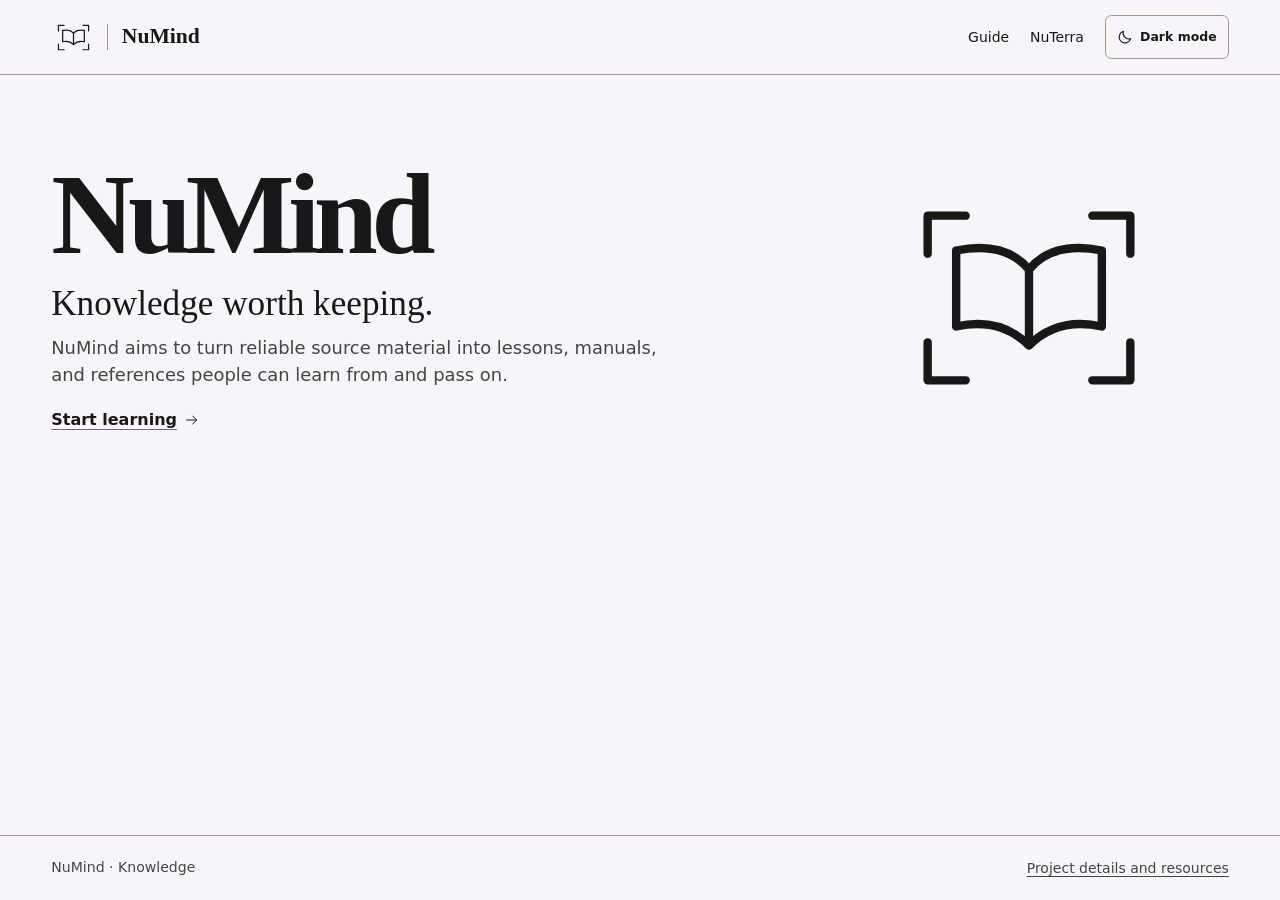
==== commit 7956825c: "Publish NuMind practical learning guide" ====
--- a/index.html
+++ b/index.html
@@ -14,6 +14,7 @@
   <meta property="og:url" content="https://deusordo.github.io/Numind/">
   <script src="./theme.js"></script>
   <link rel="stylesheet" href="./styles.css?v=guide-review">
+  <script src="../NuTerra/legacy-links.js" data-details="./details.html" data-anchors="focus focus-heading status-heading project project-heading research-heading resources resources-heading esp-labs library library-heading questions questions-heading" defer></script>
 </head>
 <body>
   <a class="skip" href="#content">Skip to content</a>
@@ -21,6 +22,7 @@
     <div class="wrap header-inner">
       <a class="identity" href="./"><span class="mark" aria-hidden="true"></span><span class="identity-name">NuMind</span></a>
       <nav class="header-links" aria-label="Main navigation">
+        <a href="./guide.html">Guide</a>
         <a href="../NuTerra/">NuTerra</a>
         <button class="theme-toggle" data-theme-toggle type="button" hidden>
           <svg class="theme-sun" viewBox="0 0 24 24" aria-hidden="true"><circle cx="12" cy="12" r="4"/><path d="M12 2v2m0 16v2M2 12h2m16 0h2M4.93 4.93l1.41 1.41m11.32 11.32 1.41 1.41m0-14.14-1.41 1.41M6.34 17.66l-1.41 1.41"/></svg>
@@ -37,101 +39,16 @@
         <p class="tagline">Knowledge worth keeping.</p>
         <p class="summary">NuMind aims to turn reliable source material into lessons, manuals, and references people can learn from and pass on.</p>
         <div class="hero-links">
-          <a class="work-link" href="#project">Explore the project</a>
-          <a class="work-link" href="#focus">See the priorities</a>
-          <a class="work-link" href="#resources">Learning resources</a>
+          <a class="work-link" href="./guide.html">Start learning <svg viewBox="0 0 24 24" aria-hidden="true"><path d="M4 12h15m-6-6 6 6-6 6"/></svg></a>
         </div>
       </div>
       <span class="mark hero-mark" aria-hidden="true"></span>
-    </section>
-    <section id="focus" aria-labelledby="focus-heading">
-      <h2 class="section-title" id="focus-heading">Priorities</h2>
-      <ul class="focus">
-      <li><h3>Organize</h3><p>Arrange material by subject and skill level so readers can find a starting point.</p></li>
-      <li><h3>Make it practical</h3><p>Develop guides for real tasks, from understanding basic science to growing food and building things.</p></li>
-      <li><h3>Keep it accessible</h3><p>Design for print, offline use, and translation so resources can reach more readers.</p></li>
-      </ul>
-    </section>
-    <section class="project-status" aria-labelledby="status-heading">
-      <h2 class="section-title" id="status-heading">Where it stands</h2>
-      <div>
-        <p>NuMind is defining how to organize, cite, and preserve its materials.</p>
-        <a class="work-link" href="../NuTerra/ecosystem.html#source">See where the source material fits <svg viewBox="0 0 24 24" aria-hidden="true"><path d="M3 12h17m-6-6 6 6-6 6"/></svg></a>
-      </div>
-    </section>
-    <section class="project-status content-section" id="project" aria-labelledby="project-heading">
-      <h2 class="section-title" id="project-heading">Featured project</h2>
-      <div>
-        <h3>Guide review checklist</h3>
-        <p><strong>Starter available.</strong> Turn a reliable source into a short guide someone else can use. The first planned trial will use a low-risk task, such as labeling and inventorying a shared bookshelf.</p>
-        <ol class="project-steps">
-          <li>Record the source, its edition, and the conditions the guide applies to.</li>
-          <li>Save or print a copy and ask another reader to follow it offline.</li>
-          <li>Record what the reader finished, where they got stuck, and what to change.</li>
-        </ol>
-        <a class="work-link" href="./guide-review-checklist.txt" download>Download the guide review checklist (TXT)</a>
-      </div>
-    </section>
-    <section class="project-status content-section" aria-labelledby="research-heading">
-      <h2 class="section-title" id="research-heading">What informs the work</h2>
-      <div>
-        <p>OpenStax has subject specialists review textbooks before publication. NuMind will record the reviewer’s role, the review date, and what changed. <a href="https://help.openstax.org/s/article/How-do-you-develop-textbooks">OpenStax’s review process</a></p>
-        <p>Kiwix readers download collections ahead of time. To check whether a guide is useful offline, ask a reader to try it from a saved copy and note which steps still need help. <a href="https://get.kiwix.org/en/solutions/applications/kiwix-reader/">Kiwix Reader</a></p>
-      </div>
-    </section>
-    <section class="reading-resources" id="resources" aria-labelledby="resources-heading">
-      <h2 class="section-title" id="resources-heading">Learning resources</h2>
-      <div class="resource-groups">
-        <div class="resource-group">
-          <h3>Offline libraries</h3>
-          <ul>
-            <li><a class="work-link" href="https://lastbook.org/">Lastbook</a><p>Practical guides, maps, and videos in a desktop library that works offline after setup.</p></li>
-            <li><a class="work-link" href="https://www.projectnomad.us/">Project NOMAD</a><p>A self-hosted library of reference material, maps, and courses, with optional local AI.</p></li>
-            <li><a class="work-link" href="https://get.kiwix.org/en/solutions/catalog/">Kiwix</a><p>Download Wikipedia and other collections to read without an internet connection.</p></li>
-            <li><a class="work-link" href="https://internet-in-a-box.org/">Internet-in-a-Box</a><p>Share an offline library over local Wi‑Fi so nearby phones and laptops can browse it.</p></li>
-          </ul>
-        </div>
-        <div class="resource-group">
-          <h3>Online encyclopedias</h3>
-          <ul>
-            <li><a class="work-link" href="https://grokipedia.com/">Grokipedia</a><p>An online reference with articles across a wide range of subjects.</p></li>
-            <li><a class="work-link" href="https://www.wikipedia.org/">Wikipedia</a><p>A free encyclopedia written and maintained by volunteers in many languages.</p></li>
-          </ul>
-        </div>
-        <div class="resource-group">
-          <h3>Guides, textbooks, and labs</h3>
-          <ul>
-            <li><a class="work-link" href="https://www.appropedia.org/">Appropedia</a><p>A collaborative library of practical projects and how-tos for sustainable living.</p></li>
-            <li><a class="work-link" href="https://solar.lowtechmagazine.com/">Low-tech Magazine</a><p>Articles on low-energy technology and practical design, with a print series.</p></li>
-            <li><a class="work-link" href="https://openstax.org/subjects">OpenStax</a><p>Downloadable textbooks for subjects including mathematics, science, and the humanities.</p></li>
-            <li id="esp-labs"><a class="work-link" href="https://ionloft.com/esp-labs/#/?lang=en">ESP Labs</a><p>Hands-on ESP32-S3 lessons with wiring guides, a parts checklist, simulators, and firmware walkthroughs. Check the guide against your board revision before wiring. <a href="../VIO/esp32.html">Explore VIO’s ESP32 workbench</a>.</p></li>
-          </ul>
-        </div>
-      </div>
-    </section>
-    <section class="project-status library-plan" id="library" aria-labelledby="library-heading">
-      <h2 class="section-title" id="library-heading">The VATRA library</h2>
-      <div>
-        <p>NuMind plans to catalog books worth passing on, from literature, philosophy, and science to practical manuals for growing food, building, and repair. The goal is a physical library for VATRA and offline digital copies of editions that can be shared.</p>
-        <a class="work-link" href="../Vatra/">Learn about VATRA <svg viewBox="0 0 24 24" aria-hidden="true"><path d="M3 12h17m-6-6 6 6-6 6"/></svg></a>
-      </div>
-    </section>
-    <section class="project-status content-section" id="questions" aria-labelledby="questions-heading">
-      <h2 class="section-title" id="questions-heading">Common questions</h2>
-      <dl class="questions">
-        <dt>What can I use today?</dt>
-        <dd>Start with the <a href="#project">guide review checklist</a> or browse the <a href="#resources">learning resources</a>. Each linked resource is maintained by its own project.</dd>
-        <dt>Can I use the materials offline?</dt>
-        <dd>The checklist is a plain-text download you can save or print. The <a href="#resources">offline libraries</a> link to projects that explain how to download their collections.</dd>
-        <dt>Will the VATRA library include digital copies?</dt>
-        <dd>The plan is to catalog each edition and share digital copies where the rights allow it. <a href="#library">See the library plan</a>.</dd>
-      </dl>
     </section>
   </main>
   <footer class="site-footer">
     <div class="wrap footer-inner">
       <p>NuMind · Knowledge</p>
-      <a href="../NuTerra/#ecosystem">Explore the NuTerra pillars</a>
+      <a href="./details.html">Project details and resources</a>
     </div>
   </footer>
 </body>
